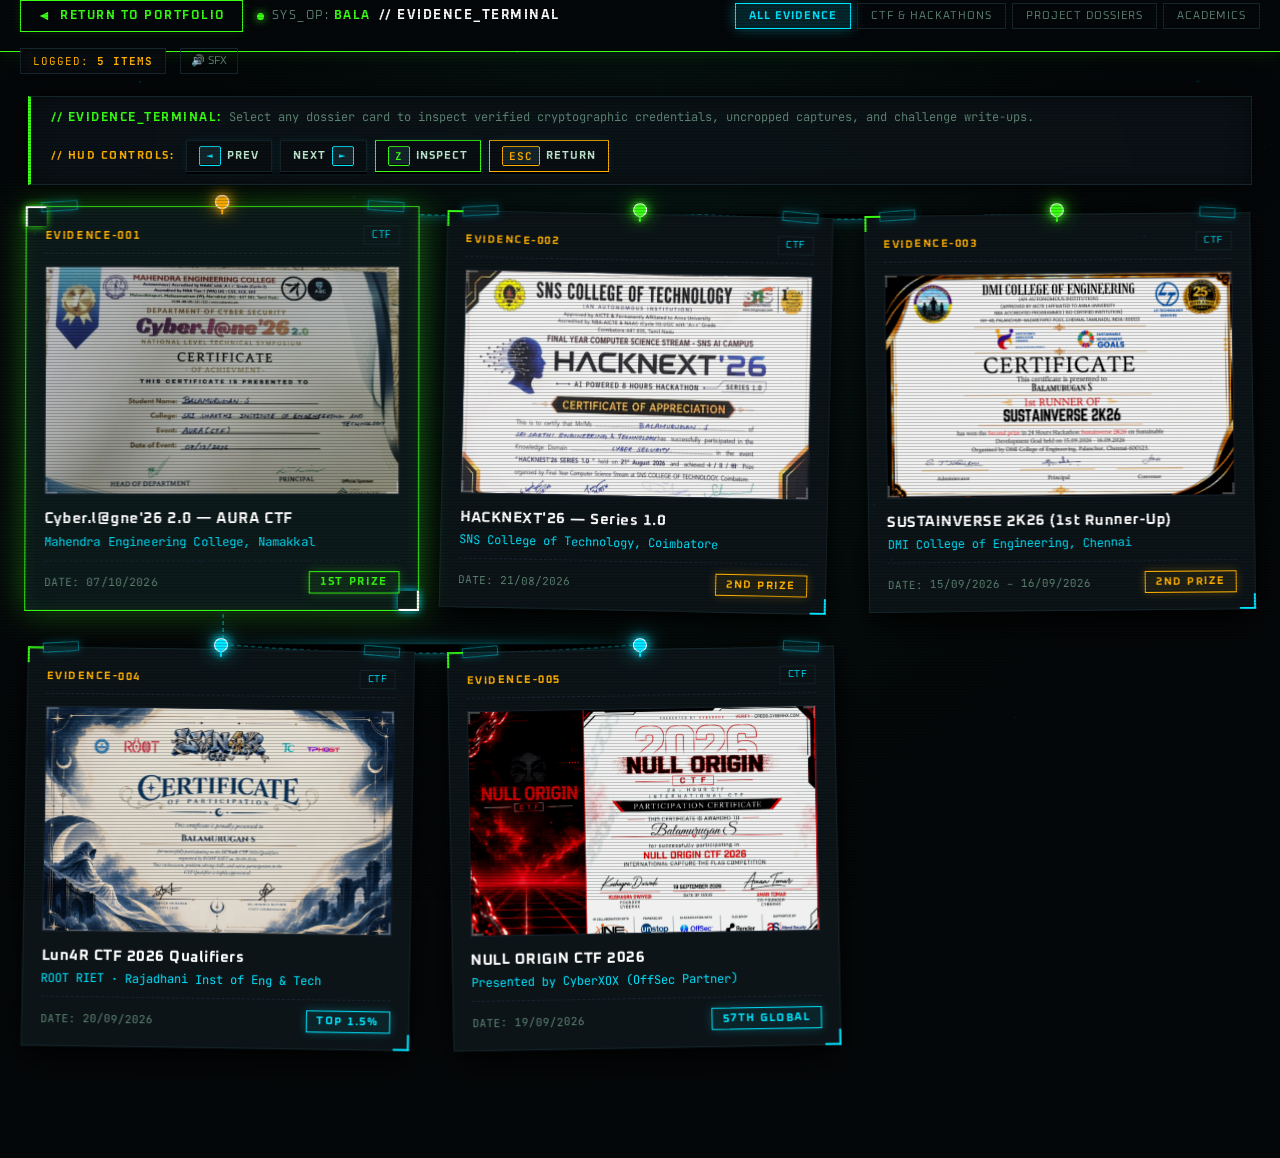
==== investigation.html @ ae01e1de "update" ====
<!DOCTYPE html>
<html lang="en">
<head>
  <meta charset="UTF-8">
  <meta name="viewport" content="width=device-width, initial-scale=1.0, maximum-scale=1.0, user-scalable=no">
  <title>Detective Evidence Board // Balamurugan S — Cyber Security Dossier</title>
  <link rel="preconnect" href="https://fonts.googleapis.com">
  <link rel="preconnect" href="https://fonts.gstatic.com" crossorigin>
  <link href="https://fonts.googleapis.com/css2?family=Bebas+Neue&family=JetBrains+Mono:wght@300;400;500;700&family=Oxanium:wght@400;600;700&display=swap" rel="stylesheet">
  <meta http-equiv="Cache-Control" content="no-cache, no-store, must-revalidate">
  <meta http-equiv="Pragma" content="no-cache">
  <meta http-equiv="Expires" content="0">
  <link rel="stylesheet" href="investigation.css?v=hacker_v3">
</head>
<body>

  <!-- Background Matrix Digital Rain (Cyberpunk Terminal) -->
  <canvas id="matrix"></canvas>

  <!-- Ambient CRT Scanline Overlay -->
  <div class="room-scanlines"></div>

  <!-- Dynamic Ambient Dust & Spotlight Layer -->
  <canvas id="ambientDustCanvas" class="ambient-dust-canvas"></canvas>

  <div class="detective-room" id="detectiveRoom">
    <!-- TOP DOSSIER NAVIGATION & HEADER -->
    <header class="dossier-nav">
      <div class="nav-left">
        <!-- MANDATORY RETURN CONTROL -->
        <a href="index.html" class="btn-return" id="btnReturn" title="Return to original portfolio homepage">
          <span class="arr">◄</span> RETURN TO PORTFOLIO
        </a>
        <div class="case-badge">
          <span class="dot"></span>
          <span>SYS_OP: <b style="color:var(--green)">BALA</b></span>
          <span class="case-title">// EVIDENCE_TERMINAL</span>
        </div>
      </div>

      <div class="nav-center">
        <!-- CATEGORY FILTERS -->
        <div class="filter-tabs" id="filterTabs">
          <button class="filter-btn active" data-filter="all">ALL EVIDENCE</button>
          <button class="filter-btn" data-filter="ctf">CTF &amp; HACKATHONS</button>
          <button class="filter-btn" data-filter="project">PROJECT DOSSIERS</button>
          <button class="filter-btn" data-filter="academics">ACADEMICS</button>
        </div>
      </div>

      <div class="nav-right">
        <div class="evidence-counter-hud" id="evidenceCounterHud">
          LOGGED: <b>5 ITEMS</b>
        </div>
        <button class="sfx-toggle-btn" id="sfxToggleBtn" title="Toggle audio feedback">
          <span id="sfxIcon">🔊</span> SFX
        </button>
      </div>
    </header>

    <!-- MAIN EVIDENCE BOARD CONTAINER -->
    <main class="board-wrapper" id="boardWrapper">
      <!-- Ambient Detective Briefing Ribbon with Interactive HUD Keycaps -->
      <div class="board-briefing">
        <div class="briefing-text">
          <span class="briefing-lead">// EVIDENCE_TERMINAL:</span> Select any dossier card to inspect verified cryptographic credentials, uncropped captures, and challenge write-ups.
        </div>
        <div class="briefing-shortcuts" id="briefingShortcuts">
          <span class="hud-key-label">// HUD CONTROLS:</span>
          <button class="keycap-btn" id="keyBtnPrev" type="button" title="Previous Evidence [Arrow Left]">
            <kbd>◄</kbd><span>PREV</span>
          </button>
          <button class="keycap-btn" id="keyBtnNext" type="button" title="Next Evidence [Arrow Right]">
            <span>NEXT</span><kbd>►</kbd>
          </button>
          <button class="keycap-btn keycap-accent" id="keyBtnZoom" type="button" title="Inspect / Zoom Selected [Z or Enter]">
            <kbd>Z</kbd><span>INSPECT</span>
          </button>
          <button class="keycap-btn keycap-warn" id="keyBtnEsc" type="button" title="Return to Portfolio [ESC]">
            <kbd>ESC</kbd><span>RETURN</span>
          </button>
        </div>
      </div>

      <!-- EVIDENCE BOARD STAGE (COORDINATED 3D STAGE & STRINGS) -->
      <div class="evidence-board-stage" id="boardStage">
        <!-- Connecting Red Strings SVG Canvas Layer -->
        <svg class="connecting-threads-svg" id="threadsSvg"></svg>

        <!-- EVIDENCE PIN-BOARD (ORGANIC COMPOSITION) -->
        <div class="evidence-grid" id="evidenceGrid">
          <!-- Dynamic evidence cards rendered with visual hierarchy -->
        </div>
      </div>
    </main>
  </div>

  <!-- CINEMATIC CERTIFICATE INSPECTION VIEWER (MODAL) -->
  <div class="inspection-modal-overlay" id="inspectionModal" role="dialog" aria-modal="true" aria-hidden="true">
    <div class="inspection-dossier-window" id="inspectionWindow">
      <!-- Modal Top Bar -->
      <div class="modal-top-bar">
        <div class="modal-case-info">
          <span class="modal-evidence-id" id="modalEvidenceId">EVIDENCE #001</span>
          <span class="bar-sep">|</span>
          <span class="modal-evidence-type" id="modalEvidenceType">CTF CHAMPIONSHIP</span>
        </div>
        <div class="modal-top-actions">
          <button class="zoom-toggle-btn" id="modalZoomBtn" title="Toggle zoom magnification (Z)">
            <span id="zoomIcon">🔍</span> ZOOM VIEW [Z]
          </button>
          <button class="modal-close-button" id="modalCloseBtn" aria-label="Close evidence inspection">
            CLOSE EVIDENCE [ESC] &times;
          </button>
        </div>
      </div>

      <!-- Split Layout: Large Certificate + Detailed Dossier Panel -->
      <div class="inspection-split-layout">
        <!-- Left Pane: Full-Size Image with Laser Sweep & Zoom -->
        <div class="certificate-display-pane" id="certDisplayPane">
          <div class="certificate-image-wrap" id="certImageWrap">
            <img src="" alt="Certificate" class="certificate-full-img" id="modalFullImage">
            <div class="scanner-sweep-line" id="scannerSweepLine"></div>
            <div class="zoom-hint-pill" id="zoomHintPill">CLICK TO ZOOM IN</div>
          </div>
          <!-- Fallback view if item is a document text dossier -->
          <div class="evidence-doc-placeholder" id="modalDocPlaceholder" style="display:none;min-height:380px">
            <h4 id="modalDocTitle" style="font-size:18px;margin-bottom:12px;color:var(--green)"></h4>
            <div id="modalDocBody" style="font-size:13px;line-height:1.7;color:var(--text)"></div>
          </div>
        </div>

        <!-- Right Pane: Case Details & Authentic Intel -->
        <div class="case-details-pane">
          <div class="dossier-tagline" id="modalTagline">// VERIFIED EVIDENCE BRIEFING</div>
          <h2 class="dossier-event-name" id="modalEventName">EVENT TITLE</h2>
          <div class="dossier-institution" id="modalInstitution">Institution</div>

          <div class="dossier-prize-banner" id="modalPrizeBanner">
            <span id="modalPrizeIcon">🏆</span>
            <span id="modalPrizeText">1ST PRIZE WINNER</span>
          </div>

          <div class="dossier-section-title">// SUMMARY OF EVIDENCE</div>
          <p class="dossier-description" id="modalDescription">Description of this achievement.</p>

          <div class="dossier-section-title" id="modalHighlightsTitle">// INVESTIGATION HIGHLIGHTS</div>
          <ul class="dossier-highlights-list" id="modalHighlightsList"></ul>

          <div class="dossier-section-title">// CAPABILITIES &amp; EVIDENCE TAGS</div>
          <div class="dossier-chips-wrap" id="modalChipsWrap"></div>

          <!-- Official Proof Verification Links -->
          <div class="dossier-actions" id="modalActions">
            <a href="#" target="_blank" rel="noopener noreferrer" class="btn-proof" id="modalProofBtn">
              ./verify_authenticity &nearr;
            </a>
          </div>
        </div>
      </div>

      <!-- Modal Bottom Navigation Bar (Prev / Counter / Next) -->
      <div class="modal-bottom-bar">
        <button class="nav-arrow-btn" id="modalPrevBtn">
          ◄ PREVIOUS EVIDENCE
        </button>
        <div class="modal-counter-indicator" id="modalCounterIndicator">
          1 / 5
        </div>
        <button class="nav-arrow-btn" id="modalNextBtn">
          NEXT EVIDENCE ►
        </button>
      </div>
    </div>
  </div>

  <!-- Dedicated Upgraded Evidence Board Script -->
  <script src="investigation.js?v=hacker_v3"></script>
</body>
</html>
---- investigation.css ----
:root {
  --bg: #05080a;
  --bg2: #0a1014;
  --panel: #0c1418;
  --panel-border: #14262b;
  --line: #14262b;
  --green: #39ff14;
  --cyan: #00e5ff;
  --amber: #ffb000;
  --red: #ff3b5c;
  --text: #bfe9d0;
  --text-dim: #5f8573;
  --dim: #5f8573;
  --paper-bg: #0c1418;
  --mono: 'JetBrains Mono', monospace;
  --disp: 'Bebas Neue', sans-serif;
  --ui: 'Oxanium', sans-serif;
  --mouse-x: 50%;
  --mouse-y: 35%;
  --tilt-x: 0deg;
  --tilt-y: 0deg;
}

* {
  box-sizing: border-box;
  margin: 0;
  padding: 0;
}

html, body {
  width: 100%;
  min-height: 100vh;
  background-color: var(--bg);
  color: var(--text);
  font-family: var(--mono);
  font-size: 13px;
  overflow-x: hidden;
  user-select: none;
  -webkit-user-select: none;
}

#matrix {
  position: fixed;
  inset: 0;
  z-index: 0;
  opacity: 0.12;
  pointer-events: none;
}

/* ==========================================================================
   1. DETECTIVE ROOM ATMOSPHERE, SPOTLIGHT & DUST
   ========================================================================== */
.detective-room {
  position: relative;
  min-height: 100vh;
  width: 100%;
  padding-bottom: 90px;
  background: 
    radial-gradient(circle 600px at var(--mouse-x, 50%) var(--mouse-y, 35%), rgba(0, 229, 255, 0.05) 0%, transparent 75%),
    radial-gradient(circle 800px at var(--mouse-x, 50%) var(--mouse-y, 35%), rgba(57, 255, 20, 0.03) 0%, transparent 70%),
    rgba(5, 8, 10, 0.92);
  z-index: 1;
}

/* Floating ambient dust motes canvas layer */
.ambient-dust-canvas {
  position: fixed;
  top: 0;
  left: 0;
  width: 100%;
  height: 100%;
  pointer-events: none;
  z-index: 2;
  opacity: 0.35;
}

/* Subtle CRT scanline overlay */
.room-scanlines {
  position: fixed;
  inset: 0;
  pointer-events: none;
  z-index: 900;
  background: repeating-linear-gradient(0deg, rgba(0, 0, 0, 0.18) 0 1px, transparent 1px 3px);
}

/* ==========================================================================
   2. TOP DOSSIER NAVIGATION & HEADER
   ========================================================================== */
.dossier-nav {
  position: sticky;
  top: 0;
  left: 0;
  right: 0;
  z-index: 300;
  display: flex;
  align-items: center;
  justify-content: space-between;
  padding: 0 20px;
  height: 52px;
  background: rgba(5, 8, 10, 0.94);
  backdrop-filter: blur(8px);
  border-bottom: 1px solid var(--green);
  box-shadow: 0 0 18px rgba(57, 255, 20, 0.15);
  font-family: var(--ui);
  gap: 16px;
  flex-wrap: wrap;
}

.nav-left, .nav-center, .nav-right {
  display: flex;
  align-items: center;
  gap: 14px;
}

/* RETURN TO PORTFOLIO BUTTON */
.btn-return {
  display: inline-flex;
  align-items: center;
  gap: 8px;
  padding: 6px 16px;
  font-family: var(--ui);
  font-size: 12px;
  font-weight: 700;
  letter-spacing: 1.5px;
  color: var(--green);
  background: transparent;
  border: 1px solid var(--green);
  text-decoration: none;
  cursor: pointer;
  transition: all 0.2s ease;
  box-shadow: 0 0 10px rgba(57, 255, 20, 0.15);
}

.btn-return:hover {
  background: var(--green);
  color: #000 !important;
  box-shadow: 0 0 22px var(--green);
  transform: translateY(-1px);
}

.btn-return .arr {
  font-size: 14px;
}

.case-badge {
  display: flex;
  align-items: center;
  gap: 8px;
  font-size: 12px;
  letter-spacing: 1.5px;
  color: var(--dim);
}

.case-badge .dot {
  display: inline-block;
  width: 7px;
  height: 7px;
  border-radius: 50%;
  background: var(--green);
  box-shadow: 0 0 8px var(--green);
  animation: blink 2s infinite;
}

@keyframes blink {
  50% { opacity: 0; }
}

.case-title {
  color: #fff;
  font-weight: 700;
  letter-spacing: 1.5px;
  font-size: 13px;
}

/* Category Filter Tabs */
.filter-tabs {
  display: flex;
  gap: 6px;
}

.filter-btn {
  font-family: var(--ui);
  font-size: 11px;
  letter-spacing: 1px;
  padding: 5px 13px;
  background: transparent;
  border: 1px solid var(--line);
  color: var(--dim);
  cursor: pointer;
  transition: all 0.2s ease;
}

.filter-btn:hover {
  color: var(--cyan);
  border-color: var(--cyan);
  background: rgba(0, 229, 255, 0.08);
}

.filter-btn.active {
  background: rgba(0, 229, 255, 0.14);
  color: var(--cyan);
  border-color: var(--cyan);
  box-shadow: 0 0 14px rgba(0, 229, 255, 0.35);
  font-weight: 700;
}

.evidence-counter-hud {
  font-family: var(--mono);
  font-size: 11px;
  letter-spacing: 1px;
  color: var(--amber);
  background: #090e12;
  padding: 5px 12px;
  border: 1px solid var(--line);
  box-shadow: inset 0 0 10px rgba(0, 0, 0, 0.6);
}

.sfx-toggle-btn {
  font-family: var(--ui);
  font-size: 11px;
  padding: 5px 10px;
  background: transparent;
  border: 1px solid var(--line);
  color: var(--dim);
  cursor: pointer;
  transition: all 0.2s;
}

.sfx-toggle-btn:hover {
  color: var(--green);
  border-color: var(--green);
  box-shadow: 0 0 10px rgba(57, 255, 20, 0.2);
}

/* ==========================================================================
   3. EVIDENCE BOARD WRAPPER & PARALLAX
   ========================================================================== */
.board-wrapper {
  position: relative;
  max-width: 1440px;
  margin: 24px auto 0;
  padding: 20px 28px;
  perspective: 1400px;
  transform-style: preserve-3d;
}

/* Board Banner Note */
.board-briefing {
  display: flex;
  align-items: center;
  justify-content: space-between;
  margin-bottom: 28px;
  padding: 12px 20px;
  background: rgba(12, 20, 24, 0.88);
  border: 1px solid var(--line);
  border-left: 3px solid var(--green);
  box-shadow: 0 0 24px rgba(0, 0, 0, 0.7), inset 0 0 20px rgba(0, 0, 0, 0.4);
  font-size: 12px;
  color: var(--dim);
  flex-wrap: wrap;
  gap: 14px;
  backdrop-filter: blur(8px);
}

.briefing-lead {
  color: var(--green);
  font-family: var(--ui);
  font-weight: 700;
  letter-spacing: 1.5px;
}

.briefing-shortcuts {
  display: flex;
  align-items: center;
  gap: 8px;
  flex-wrap: wrap;
}

.hud-key-label {
  font-family: var(--ui);
  font-size: 11px;
  letter-spacing: 1.5px;
  color: var(--amber);
  margin-right: 4px;
  font-weight: 700;
}

/* Cyber Terminal Keycap Buttons */
.keycap-btn {
  display: inline-flex;
  align-items: center;
  gap: 6px;
  padding: 5px 12px;
  background: #090e12;
  border: 1px solid var(--line);
  color: var(--text);
  font-family: var(--ui);
  font-size: 11px;
  font-weight: 700;
  letter-spacing: 1px;
  cursor: pointer;
  transition: all 0.15s ease-out;
  box-shadow: 0 2px 0 #000, 0 0 8px rgba(0, 229, 255, 0.08);
  user-select: none;
}

.keycap-btn kbd {
  display: inline-block;
  padding: 2px 6px;
  background: #14262b;
  border: 1px solid var(--cyan);
  border-radius: 2px;
  color: var(--cyan);
  font-family: var(--mono);
  font-size: 11px;
  font-weight: 700;
  box-shadow: inset 0 -1px 0 rgba(0, 0, 0, 0.6);
}

.keycap-btn:hover {
  border-color: var(--cyan);
  color: #fff;
  background: rgba(0, 229, 255, 0.15);
  box-shadow: 0 0 14px rgba(0, 229, 255, 0.4);
  transform: translateY(-1px);
}

.keycap-btn:active, .keycap-btn.active-cap {
  transform: translateY(1px);
  background: var(--cyan) !important;
  color: #000 !important;
  box-shadow: 0 0 20px var(--cyan) !important;
}

.keycap-btn:active kbd, .keycap-btn.active-cap kbd {
  background: #000 !important;
  color: var(--cyan) !important;
  border-color: #000 !important;
}

.keycap-btn.keycap-accent {
  border-color: var(--green);
}

.keycap-btn.keycap-accent kbd {
  border-color: var(--green);
  color: var(--green);
}

.keycap-btn.keycap-accent:hover {
  border-color: var(--green);
  background: rgba(57, 255, 20, 0.15);
  box-shadow: 0 0 14px rgba(57, 255, 20, 0.4);
}

.keycap-btn.keycap-accent:active, .keycap-btn.keycap-accent.active-cap {
  background: var(--green) !important;
  color: #000 !important;
  box-shadow: 0 0 20px var(--green) !important;
}

.keycap-btn.keycap-accent:active kbd, .keycap-btn.keycap-accent.active-cap kbd {
  background: #000 !important;
  color: var(--green) !important;
  border-color: #000 !important;
}

.keycap-btn.keycap-warn {
  border-color: var(--amber);
}

.keycap-btn.keycap-warn kbd {
  border-color: var(--amber);
  color: var(--amber);
}

.keycap-btn.keycap-warn:hover {
  border-color: var(--amber);
  background: rgba(255, 176, 0, 0.15);
  box-shadow: 0 0 14px rgba(255, 176, 0, 0.4);
}

.keycap-btn.keycap-warn:active, .keycap-btn.keycap-warn.active-cap {
  background: var(--amber) !important;
  color: #000 !important;
  box-shadow: 0 0 20px var(--amber) !important;
}

.keycap-btn.keycap-warn:active kbd, .keycap-btn.keycap-warn.active-cap kbd {
  background: #000 !important;
  color: var(--amber) !important;
  border-color: #000 !important;
}

/* Stage containing both SVG threads layer and evidence grid in synchronized 3D perspective */
.evidence-board-stage {
  position: relative;
  width: 100%;
  transform: rotateX(var(--tilt-y, 0deg)) rotateY(var(--tilt-x, 0deg));
  transform-origin: center center;
  transition: transform 0.2s cubic-bezier(0.165, 0.84, 0.44, 1);
  transform-style: preserve-3d;
}

/* SVG Connecting Red Strings Overlay */
.connecting-threads-svg {
  position: absolute;
  top: 0;
  left: 0;
  width: 100%;
  height: 100%;
  pointer-events: none;
  z-index: 5;
}

.thread-line {
  stroke: rgba(0, 229, 255, 0.45);
  stroke-width: 1.6;
  stroke-dasharray: 4, 3;
  filter: drop-shadow(0 0 6px rgba(0, 229, 255, 0.5));
  transition: all 0.25s ease;
}

.thread-line.active-thread {
  stroke: var(--green);
  stroke-width: 2.5;
  stroke-dasharray: none;
  filter: drop-shadow(0 0 10px var(--green)) drop-shadow(0 0 20px rgba(57, 255, 20, 0.8));
}

.thread-knot {
  fill: var(--cyan);
  filter: drop-shadow(0 0 6px var(--cyan));
}

/* ==========================================================================
   4. EVIDENCE BOARD GRID & HIERARCHICAL COMPOSITION
   ========================================================================== */
.evidence-grid {
  position: relative;
  z-index: 10;
  display: grid;
  grid-template-columns: repeat(auto-fill, minmax(330px, 1fr));
  gap: 38px 32px;
  align-items: start;
}

/* ==========================================================================
   5. EVIDENCE CARDS (POLAROID & DOCUMENT FRAMES)
   ========================================================================== */
.evidence-item {
  position: relative;
  background: var(--panel);
  border: 1px solid var(--line);
  box-shadow: 
    0 16px 36px rgba(0, 0, 0, 0.85),
    0 0 20px rgba(0, 0, 0, 0.6);
  padding: 18px 18px 16px;
  cursor: pointer;
  transition: 
    transform 0.25s cubic-bezier(0.165, 0.84, 0.44, 1),
    box-shadow 0.25s cubic-bezier(0.165, 0.84, 0.44, 1),
    border-color 0.2s ease,
    background-color 0.2s ease;
  transform-origin: center top;
}

/* Cyber Hacker Corner Brackets (from index.html) */
.evidence-item::before {
  content: "";
  position: absolute;
  top: -1px;
  left: -1px;
  width: 14px;
  height: 14px;
  border-top: 2px solid var(--green);
  border-left: 2px solid var(--green);
  pointer-events: none;
  z-index: 15;
}

.evidence-item::after {
  content: "";
  position: absolute;
  bottom: -1px;
  right: -1px;
  width: 14px;
  height: 14px;
  border-bottom: 2px solid var(--cyan);
  border-right: 2px solid var(--cyan);
  pointer-events: none;
  z-index: 15;
}

/* Subtle Natural Tilt Angles */
.evidence-item:nth-child(4n+1) { transform: rotate(-1deg); }
.evidence-item:nth-child(4n+2) { transform: rotate(1.2deg); }
.evidence-item:nth-child(4n+3) { transform: rotate(-0.6deg); }
.evidence-item:nth-child(4n)   { transform: rotate(0.8deg); }

/* Featured Item Elevated Presence */
.evidence-item.featured-item {
  border-color: rgba(57, 255, 20, 0.4);
  box-shadow: 
    0 20px 45px rgba(0, 0, 0, 0.9),
    0 0 20px rgba(57, 255, 20, 0.16);
}

.evidence-item:hover {
  transform: translateY(-8px) scale(1.02) rotate(0deg) !important;
  border-color: var(--cyan);
  background: #0d151a;
  box-shadow: 
    0 24px 50px rgba(0, 0, 0, 0.95),
    0 0 28px rgba(0, 229, 255, 0.28);
  z-index: 25;
}

/* Active Selected Card (HUD & Keyboard navigation) */
.evidence-item.is-selected {
  transform: translateY(-8px) scale(1.02) rotate(0deg) !important;
  border-color: var(--green) !important;
  background: #0d1a1b !important;
  box-shadow: 
    0 0 30px rgba(57, 255, 20, 0.35),
    inset 0 0 20px rgba(57, 255, 20, 0.08) !important;
  z-index: 30 !important;
}

.evidence-item.is-selected::before {
  border-color: #fff;
  width: 18px;
  height: 18px;
  box-shadow: 0 0 8px var(--green);
}

.evidence-item.is-selected::after {
  border-color: #fff;
  width: 18px;
  height: 18px;
  box-shadow: 0 0 8px var(--cyan);
}

/* Cyber Mounting Brackets on Top Corners */
.tape-strip {
  position: absolute;
  top: -6px;
  width: 36px;
  height: 10px;
  background: rgba(0, 229, 255, 0.1);
  box-shadow: 0 0 8px rgba(0, 229, 255, 0.25);
  pointer-events: none;
  z-index: 12;
  border: 1px solid rgba(0, 229, 255, 0.4);
}

.tape-left {
  left: 14px;
  transform: rotate(-4deg);
}

.tape-right {
  right: 14px;
  transform: rotate(4deg);
}

/* Cyber Sensor Diode / Pin Anchor */
.pin-anchor {
  position: absolute;
  top: -12px;
  left: 50%;
  transform: translateX(-50%);
  width: 24px;
  height: 24px;
  z-index: 20;
  pointer-events: none;
}

.pushpin {
  width: 14px;
  height: 14px;
  margin: 0 auto;
  border-radius: 50%;
  background: var(--green);
  box-shadow: 0 0 10px var(--green), 0 0 20px var(--green);
  border: 1px solid #fff;
  position: relative;
}

.pushpin::after {
  content: "";
  position: absolute;
  top: 100%;
  left: 50%;
  transform: translateX(-50%);
  width: 2px;
  height: 6px;
  background: var(--green);
  box-shadow: 0 0 6px var(--green);
}

.pushpin.gold {
  background: var(--amber);
  box-shadow: 0 0 10px var(--amber), 0 0 20px var(--amber);
  border-color: #fff;
}
.pushpin.gold::after {
  background: var(--amber);
  box-shadow: 0 0 6px var(--amber);
}

.pushpin.cyan {
  background: var(--cyan);
  box-shadow: 0 0 10px var(--cyan), 0 0 20px var(--cyan);
  border-color: #fff;
}
.pushpin.cyan::after {
  background: var(--cyan);
  box-shadow: 0 0 6px var(--cyan);
}

/* Card Header Tag */
.evidence-card-header {
  display: flex;
  align-items: center;
  justify-content: space-between;
  margin-bottom: 12px;
  padding-bottom: 8px;
  border-bottom: 1px dashed #1a2732;
  font-family: var(--ui);
  font-size: 11px;
}

.evidence-id-tag {
  color: var(--amber);
  font-weight: 700;
  letter-spacing: 1.5px;
}

.evidence-type-badge {
  font-size: 10px;
  padding: 2px 7px;
  border: 1px solid var(--panel-border);
  color: var(--cyan);
  letter-spacing: 0.5px;
  text-transform: uppercase;
}

/* Certificate Photo Frame with Photo Corners & Light Sweep */
.evidence-photo-frame {
  position: relative;
  width: 100%;
  height: 225px;
  background: #050709;
  border: 1px solid #1a2834;
  overflow: hidden;
  display: flex;
  align-items: center;
  justify-content: center;
}

/* Photo Corner Mounting Brackets */
.photo-corner {
  position: absolute;
  width: 12px;
  height: 12px;
  border-color: rgba(255, 255, 255, 0.3);
  border-style: solid;
  pointer-events: none;
  z-index: 5;
}

.pc-tl { top: 0; left: 0; border-width: 2px 0 0 2px; }
.pc-tr { top: 0; right: 0; border-width: 2px 2px 0 0; }
.pc-bl { bottom: 0; left: 0; border-width: 0 0 2px 2px; }
.pc-br { bottom: 0; right: 0; border-width: 0 2px 2px 0; }

.evidence-photo {
  width: 100%;
  height: 100%;
  object-fit: cover;
  object-position: center top;
  transition: transform 0.4s ease, filter 0.3s ease;
  filter: brightness(0.92) contrast(1.05);
}

/* Hover Light-Sweep Sheen across photo surface */
.evidence-photo-frame::after {
  content: "";
  position: absolute;
  top: 0;
  left: -100%;
  width: 60%;
  height: 100%;
  background: linear-gradient(
    90deg,
    transparent,
    rgba(255, 255, 255, 0.12),
    transparent
  );
  transform: skewX(-25deg);
  pointer-events: none;
  transition: left 0.6s ease;
}

.evidence-item:hover .evidence-photo-frame::after {
  left: 150%;
}

.evidence-item:hover .evidence-photo {
  transform: scale(1.04);
  filter: brightness(1) contrast(1.08);
}

/* Click Overlay Indicator */
.click-inspect-hint {
  position: absolute;
  inset: 0;
  background: rgba(5, 9, 13, 0.75);
  display: flex;
  flex-direction: column;
  align-items: center;
  justify-content: center;
  gap: 8px;
  opacity: 0;
  transition: opacity 0.25s ease;
  font-family: var(--ui);
  color: #fff;
  font-weight: 600;
  letter-spacing: 1.5px;
  font-size: 12px;
}

.click-inspect-hint .hint-icon {
  font-size: 24px;
  color: var(--green);
  animation: pulseDot 1.5s infinite;
}

.evidence-item:hover .click-inspect-hint {
  opacity: 1;
}

/* Text Evidence / Document Card Style (HostelFix, etc.) */
.evidence-doc-placeholder {
  width: 100%;
  height: 100%;
  background: #081016;
  padding: 16px 18px;
  display: flex;
  flex-direction: column;
  justify-content: center;
  border-left: 3px solid var(--green);
  font-family: var(--mono);
}

.evidence-doc-placeholder h4 {
  font-family: var(--ui);
  color: #fff;
  font-size: 15px;
  margin-bottom: 6px;
}

.evidence-doc-placeholder p {
  color: var(--text-dim);
  font-size: 11px;
  line-height: 1.5;
}

/* Sticky Note / Evidence Caption Footer */
.evidence-caption-box {
  margin-top: 14px;
}

.evidence-title {
  font-family: var(--ui);
  font-size: 15px;
  font-weight: 700;
  color: #fff;
  letter-spacing: 0.5px;
  margin-bottom: 4px;
  line-height: 1.35;
}

.evidence-institution {
  color: var(--cyan);
  font-size: 12px;
  margin-bottom: 10px;
}

.evidence-stamp-row {
  display: flex;
  align-items: center;
  justify-content: space-between;
  margin-top: 10px;
  padding-top: 10px;
  border-top: 1px dashed #182530;
  font-size: 11px;
}

.rubber-stamp {
  font-family: var(--ui);
  font-size: 11px;
  font-weight: 700;
  letter-spacing: 1.5px;
  padding: 3px 10px;
  border: 1px solid var(--green);
  color: var(--green);
  text-transform: uppercase;
  display: inline-block;
  background: rgba(57, 255, 20, 0.08);
  box-shadow: 0 0 10px rgba(57, 255, 20, 0.25);
}

.rubber-stamp.second {
  border-color: var(--amber);
  color: var(--amber);
  background: rgba(255, 176, 0, 0.08);
  box-shadow: 0 0 10px rgba(255, 176, 0, 0.25);
}

.rubber-stamp.classified {
  border-color: var(--cyan);
  color: var(--cyan);
  background: rgba(0, 229, 255, 0.08);
  box-shadow: 0 0 10px rgba(0, 229, 255, 0.25);
}

/* ==========================================================================
   6. CINEMATIC CERTIFICATE INSPECTION VIEWER (MODAL)
   ========================================================================== */
.inspection-modal-overlay {
  position: fixed;
  inset: 0;
  background: rgba(3, 5, 7, 0.94);
  backdrop-filter: blur(14px);
  z-index: 1000;
  display: flex;
  align-items: center;
  justify-content: center;
  padding: 30px;
  opacity: 0;
  pointer-events: none;
  transition: opacity 0.35s ease;
}

.inspection-modal-overlay.open {
  opacity: 1;
  pointer-events: auto;
}

.inspection-dossier-window {
  position: relative;
  width: min(1240px, 95vw);
  max-height: 90vh;
  background: #090e12;
  border: 1px solid var(--panel-border);
  box-shadow: 
    0 30px 70px rgba(0, 0, 0, 0.95),
    0 0 45px rgba(0, 229, 255, 0.15);
  display: flex;
  flex-direction: column;
  transform: scale(0.95) translateY(14px);
  transition: transform 0.35s cubic-bezier(0.175, 0.885, 0.32, 1.275);
  overflow: hidden;
}

.inspection-modal-overlay.open .inspection-dossier-window {
  transform: scale(1) translateY(0);
}

/* Corner Detective Brackets */
.inspection-dossier-window::before {
  content: "";
  position: absolute;
  top: -1px;
  left: -1px;
  width: 22px;
  height: 22px;
  border-top: 2px solid var(--cyan);
  border-left: 2px solid var(--cyan);
  z-index: 20;
}

.inspection-dossier-window::after {
  content: "";
  position: absolute;
  bottom: -1px;
  right: -1px;
  width: 22px;
  height: 22px;
  border-bottom: 2px solid var(--green);
  border-right: 2px solid var(--green);
  z-index: 20;
}

/* Modal Top Bar */
.modal-top-bar {
  display: flex;
  align-items: center;
  justify-content: space-between;
  padding: 12px 22px;
  background: #060a0d;
  border-bottom: 1px solid var(--panel-border);
  font-family: var(--ui);
  font-size: 12px;
}

.modal-case-info {
  display: flex;
  align-items: center;
  gap: 12px;
}

.modal-evidence-id {
  font-weight: 700;
  color: var(--amber);
  letter-spacing: 2px;
}

.bar-sep {
  color: var(--text-dim);
}

.modal-evidence-type {
  color: var(--cyan);
  font-weight: 600;
  letter-spacing: 1px;
}

.modal-top-actions {
  display: flex;
  align-items: center;
  gap: 10px;
}

.zoom-toggle-btn {
  display: inline-flex;
  align-items: center;
  gap: 6px;
  background: rgba(0, 229, 255, 0.08);
  border: 1px solid var(--cyan);
  color: var(--cyan);
  font-family: var(--ui);
  font-size: 11px;
  font-weight: 600;
  letter-spacing: 1px;
  padding: 5px 12px;
  cursor: pointer;
  transition: all 0.2s;
}

.zoom-toggle-btn:hover {
  background: var(--cyan);
  color: #000 !important;
  box-shadow: 0 0 15px rgba(0, 229, 255, 0.5);
}

.modal-close-button {
  display: inline-flex;
  align-items: center;
  gap: 8px;
  background: transparent;
  border: 1px solid var(--panel-border);
  color: var(--text-dim);
  font-family: var(--ui);
  font-size: 11px;
  letter-spacing: 1.5px;
  padding: 5px 12px;
  cursor: pointer;
  transition: all 0.2s;
}

.modal-close-button:hover {
  border-color: var(--red);
  color: var(--red);
}

/* Inspection Body: 2 Columns (Certificate Image + Case Details) */
.inspection-split-layout {
  display: grid;
  grid-template-columns: 1.35fr 1fr;
  flex: 1;
  overflow: hidden;
  min-height: 500px;
}

/* Left: Large Certificate Display with Scanner & Zoom Pan */
.certificate-display-pane {
  position: relative;
  background: #040608;
  padding: 24px;
  display: flex;
  align-items: center;
  justify-content: center;
  border-right: 1px solid var(--panel-border);
  overflow: hidden;
}

.certificate-image-wrap {
  position: relative;
  max-width: 100%;
  max-height: 72vh;
  display: flex;
  align-items: center;
  justify-content: center;
  box-shadow: 0 15px 45px rgba(0, 0, 0, 0.95);
  background: #000;
  cursor: zoom-in;
  transition: transform 0.35s cubic-bezier(0.165, 0.84, 0.44, 1);
}

.certificate-image-wrap.is-zoomed {
  cursor: zoom-out;
  transform: scale(1.6);
  z-index: 50;
}

.certificate-full-img {
  max-width: 100%;
  max-height: 72vh;
  object-fit: contain;
  display: block;
}

.zoom-hint-pill {
  position: absolute;
  bottom: 12px;
  left: 50%;
  transform: translateX(-50%);
  background: rgba(5, 10, 14, 0.85);
  border: 1px solid var(--cyan);
  color: var(--cyan);
  padding: 4px 10px;
  font-size: 10px;
  letter-spacing: 1.5px;
  font-family: var(--ui);
  pointer-events: none;
  opacity: 0.85;
}

/* Cyan/Green Detective Laser Sweep Line */
.scanner-sweep-line {
  position: absolute;
  top: 0;
  left: 0;
  right: 0;
  height: 3px;
  background: linear-gradient(90deg, transparent, var(--cyan), var(--green), transparent);
  box-shadow: 0 0 15px var(--cyan);
  opacity: 0;
  pointer-events: none;
}

.inspection-modal-overlay.open .scanner-sweep-line {
  animation: laserScan 2.4s ease-in-out 1;
}

@keyframes laserScan {
  0% { top: 0%; opacity: 0; }
  15% { opacity: 0.95; }
  85% { opacity: 0.95; }
  100% { top: 100%; opacity: 0; }
}

/* Right: Case Details Dossier Panel */
.case-details-pane {
  padding: 26px 30px;
  overflow-y: auto;
  display: flex;
  flex-direction: column;
  background: #090e13;
}

.dossier-tagline {
  color: var(--amber);
  font-family: var(--ui);
  font-size: 11px;
  letter-spacing: 2px;
  margin-bottom: 6px;
}

.dossier-event-name {
  font-family: var(--ui);
  font-size: 24px;
  font-weight: 700;
  color: #fff;
  letter-spacing: 1px;
  line-height: 1.25;
  margin-bottom: 6px;
}

.dossier-institution {
  color: var(--cyan);
  font-size: 14px;
  margin-bottom: 16px;
}

.dossier-prize-banner {
  display: inline-flex;
  align-items: center;
  gap: 10px;
  padding: 8px 16px;
  background: rgba(57, 255, 20, 0.08);
  border: 1px solid var(--green);
  color: var(--green);
  font-family: var(--ui);
  font-weight: 700;
  font-size: 13px;
  letter-spacing: 1.5px;
  margin-bottom: 20px;
  width: fit-content;
}

.dossier-prize-banner.second {
  background: rgba(255, 176, 0, 0.08);
  border-color: var(--amber);
  color: var(--amber);
}

.dossier-section-title {
  color: var(--amber);
  font-family: var(--ui);
  font-size: 11px;
  letter-spacing: 2px;
  margin: 14px 0 6px;
}

.dossier-description {
  color: var(--text);
  font-size: 13px;
  line-height: 1.7;
  margin-bottom: 14px;
}

.dossier-highlights-list {
  list-style: none;
  margin: 8px 0 16px;
}

.dossier-highlights-list li {
  position: relative;
  padding-left: 18px;
  margin-bottom: 8px;
  color: var(--text);
  font-size: 13px;
  line-height: 1.55;
}

.dossier-highlights-list li::before {
  content: ">";
  position: absolute;
  left: 0;
  color: var(--green);
  font-weight: 700;
}

.dossier-chips-wrap {
  display: flex;
  flex-wrap: wrap;
  gap: 6px;
  margin: 12px 0 20px;
}

.dossier-chip {
  font-size: 11px;
  padding: 3px 9px;
  background: #05090c;
  border: 1px solid var(--panel-border);
  color: var(--cyan);
}

/* Action Links inside Modal */
.dossier-actions {
  display: flex;
  gap: 10px;
  align-items: center;
  flex-wrap: wrap;
  margin-top: auto;
  padding-top: 18px;
  border-top: 1px dashed var(--panel-border);
}

.btn-proof {
  display: inline-flex;
  align-items: center;
  gap: 8px;
  padding: 8px 16px;
  font-family: var(--ui);
  font-size: 12px;
  font-weight: 600;
  letter-spacing: 1.5px;
  color: var(--cyan);
  border: 1px solid var(--cyan);
  background: transparent;
  text-decoration: none;
  cursor: pointer;
  transition: all 0.2s;
}

.btn-proof:hover {
  background: var(--cyan);
  color: #000 !important;
  box-shadow: 0 0 16px var(--cyan);
}

/* Modal Bottom Navigation Bar (Prev / Next) */
.modal-bottom-bar {
  display: flex;
  align-items: center;
  justify-content: space-between;
  padding: 10px 22px;
  background: #060a0d;
  border-top: 1px solid var(--panel-border);
  font-family: var(--ui);
  font-size: 12px;
}

.nav-arrow-btn {
  display: inline-flex;
  align-items: center;
  gap: 6px;
  background: #0c1318;
  border: 1px solid var(--panel-border);
  color: var(--text);
  padding: 7px 16px;
  font-family: var(--ui);
  font-size: 12px;
  font-weight: 600;
  letter-spacing: 1px;
  cursor: pointer;
  transition: all 0.2s;
}

.nav-arrow-btn:hover {
  border-color: var(--cyan);
  color: var(--cyan);
}

.modal-counter-indicator {
  color: var(--amber);
  font-weight: 600;
  letter-spacing: 1.5px;
}

/* ==========================================================================
   7. RESPONSIVE DESIGN FOR TABLETS & MOBILE
   ========================================================================== */
@media (max-width: 900px) {
  .inspection-split-layout {
    grid-template-columns: 1fr;
    overflow-y: auto;
    max-height: 80vh;
  }
  .certificate-display-pane {
    border-right: 0;
    border-bottom: 1px solid var(--panel-border);
    padding: 16px;
    max-height: 380px;
  }
  .certificate-full-img {
    max-height: 340px;
  }
  .case-details-pane {
    padding: 20px 16px;
    overflow-y: visible;
  }
  .dossier-nav {
    padding: 10px 14px;
  }
  .case-title {
    display: none;
  }
}

@media (max-width: 600px) {
  .evidence-grid {
    grid-template-columns: 1fr;
    gap: 26px;
  }
  .inspection-dossier-window {
    width: 96vw;
    max-height: 94vh;
  }
  .filter-tabs {
    overflow-x: auto;
    max-width: 100%;
    padding-bottom: 4px;
  }
}

/* Reduced Motion Support */
@media (prefers-reduced-motion: reduce) {
  *, ::before, ::after {
    animation-duration: 0.01ms !important;
    animation-iteration-count: 1 !important;
    transition-duration: 0.01ms !important;
    scroll-behavior: auto !important;
  }
  .ambient-dust-canvas {
    display: none !important;
  }
}
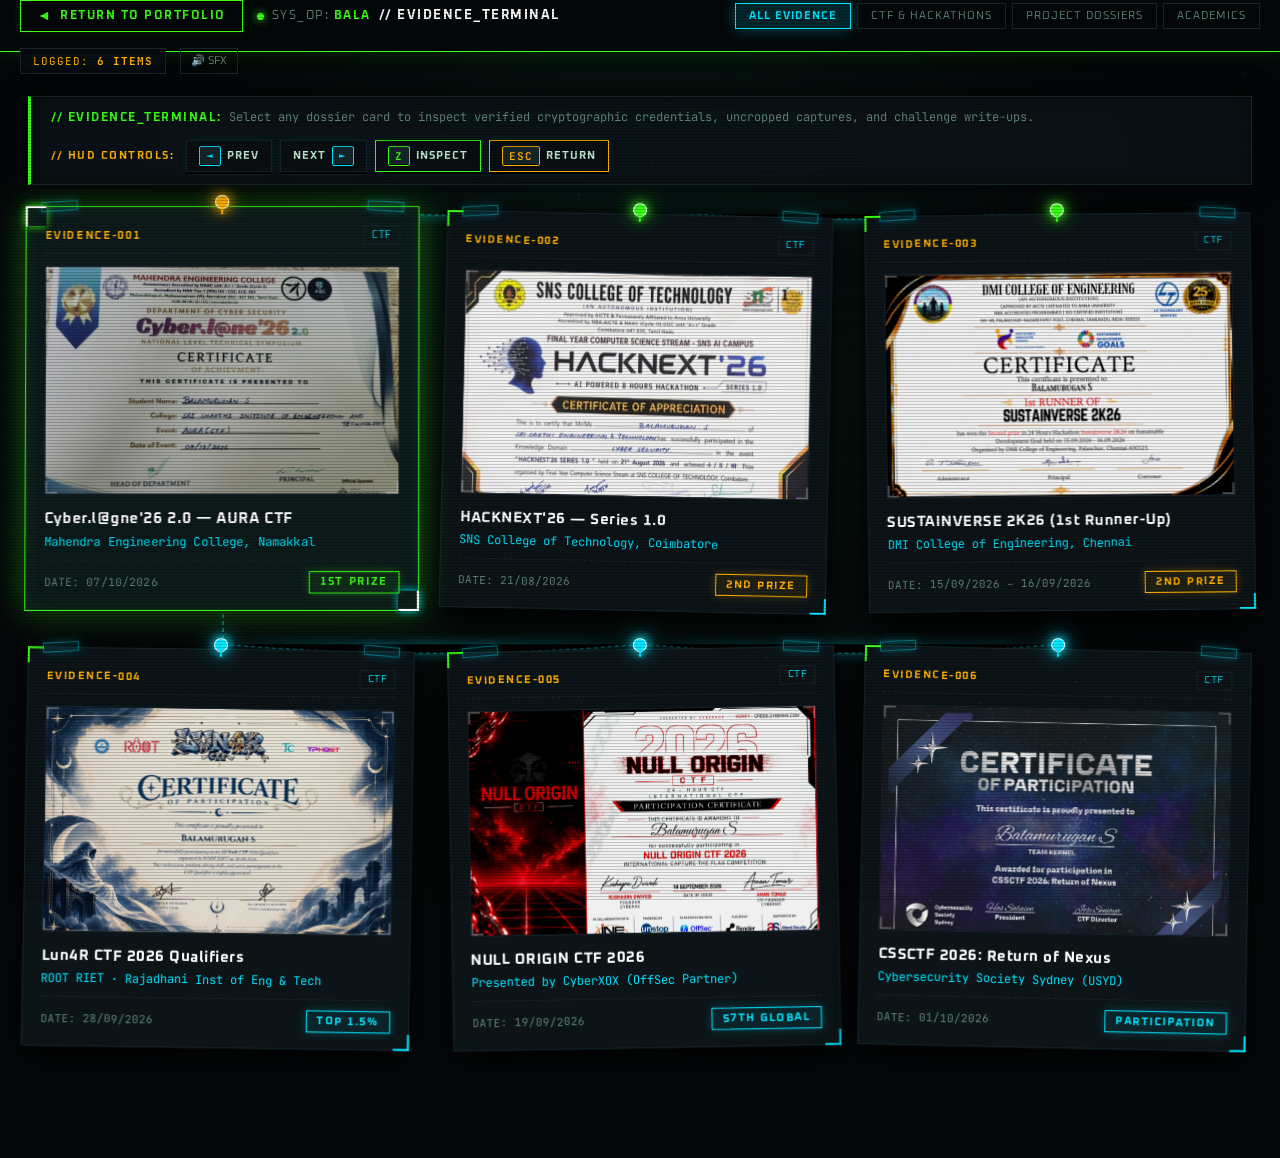
==== commit c106251c: "Add CSSCTF 2026 Return of Nexus evidence card to portfolio and detective board" ====
--- a/investigation.html
+++ b/investigation.html
@@ -50,7 +50,7 @@
 
       <div class="nav-right">
         <div class="evidence-counter-hud" id="evidenceCounterHud">
-          LOGGED: <b>5 ITEMS</b>
+          LOGGED: <b>6 ITEMS</b>
         </div>
         <button class="sfx-toggle-btn" id="sfxToggleBtn" title="Toggle audio feedback">
           <span id="sfxIcon">🔊</span> SFX
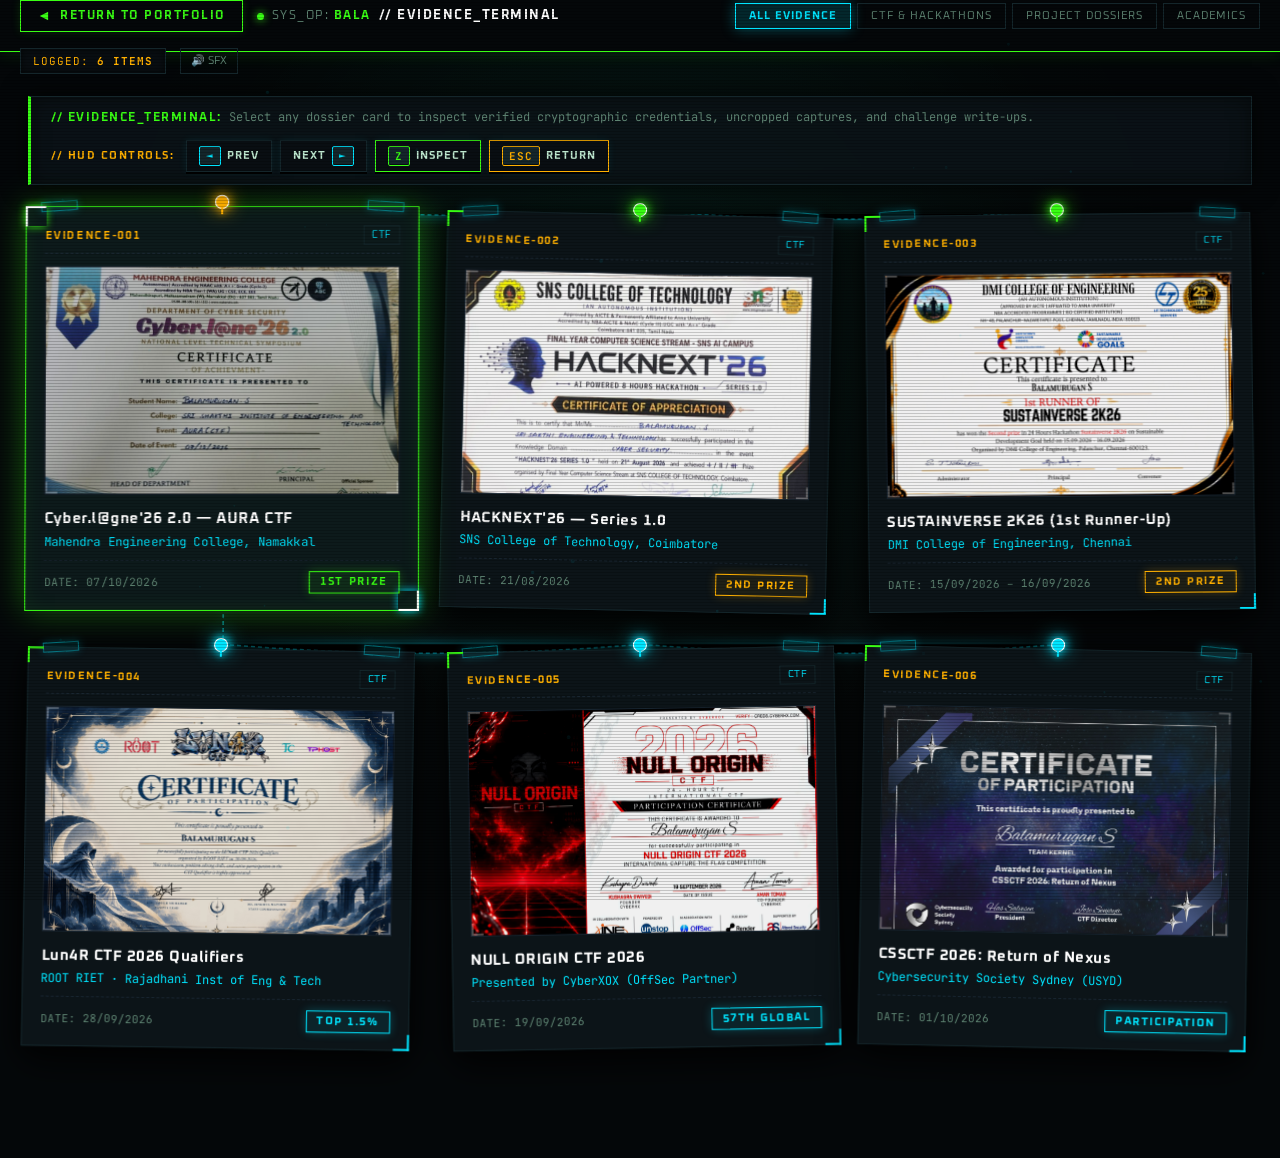
==== commit 343df0c6: "Bump cache version to hacker_v4 for immediate CDN update" ====
--- a/investigation.html
+++ b/investigation.html
@@ -166,7 +166,7 @@
           ◄ PREVIOUS EVIDENCE
         </button>
         <div class="modal-counter-indicator" id="modalCounterIndicator">
-          1 / 5
+          1 / 6
         </div>
         <button class="nav-arrow-btn" id="modalNextBtn">
           NEXT EVIDENCE ►
@@ -176,6 +176,6 @@
   </div>
 
   <!-- Dedicated Upgraded Evidence Board Script -->
-  <script src="investigation.js?v=hacker_v3"></script>
+  <script src="investigation.js?v=hacker_v4"></script>
 </body>
 </html>
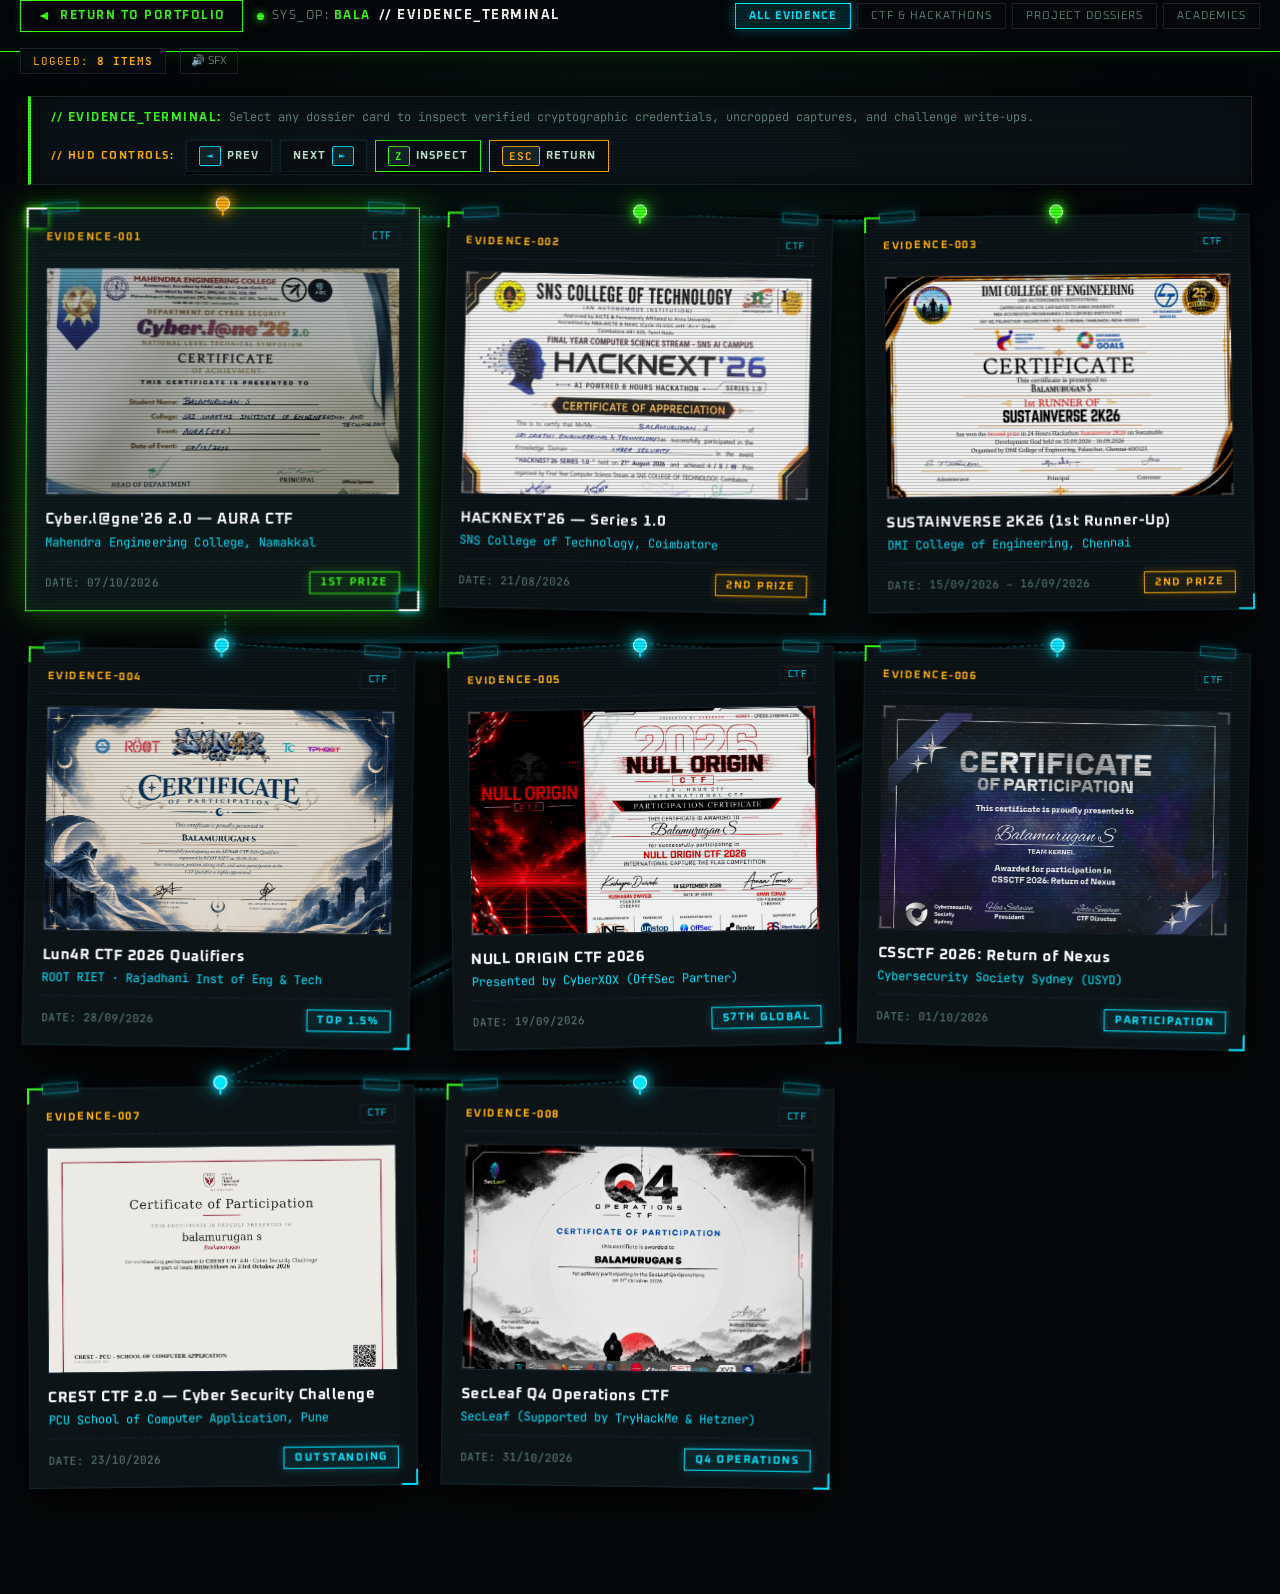
==== commit 7d9ba3b3: "Add CREST CTF 2.0 and SecLeaf Q4 Operations CTF to evidence board and portfolio" ====
--- a/investigation.html
+++ b/investigation.html
@@ -50,7 +50,7 @@
 
       <div class="nav-right">
         <div class="evidence-counter-hud" id="evidenceCounterHud">
-          LOGGED: <b>6 ITEMS</b>
+          LOGGED: <b>8 ITEMS</b>
         </div>
         <button class="sfx-toggle-btn" id="sfxToggleBtn" title="Toggle audio feedback">
           <span id="sfxIcon">🔊</span> SFX
@@ -166,7 +166,7 @@
           ◄ PREVIOUS EVIDENCE
         </button>
         <div class="modal-counter-indicator" id="modalCounterIndicator">
-          1 / 6
+          1 / 8
         </div>
         <button class="nav-arrow-btn" id="modalNextBtn">
           NEXT EVIDENCE ►
@@ -176,6 +176,6 @@
   </div>
 
   <!-- Dedicated Upgraded Evidence Board Script -->
-  <script src="investigation.js?v=hacker_v4"></script>
+  <script src="investigation.js?v=hacker_v5"></script>
 </body>
 </html>
